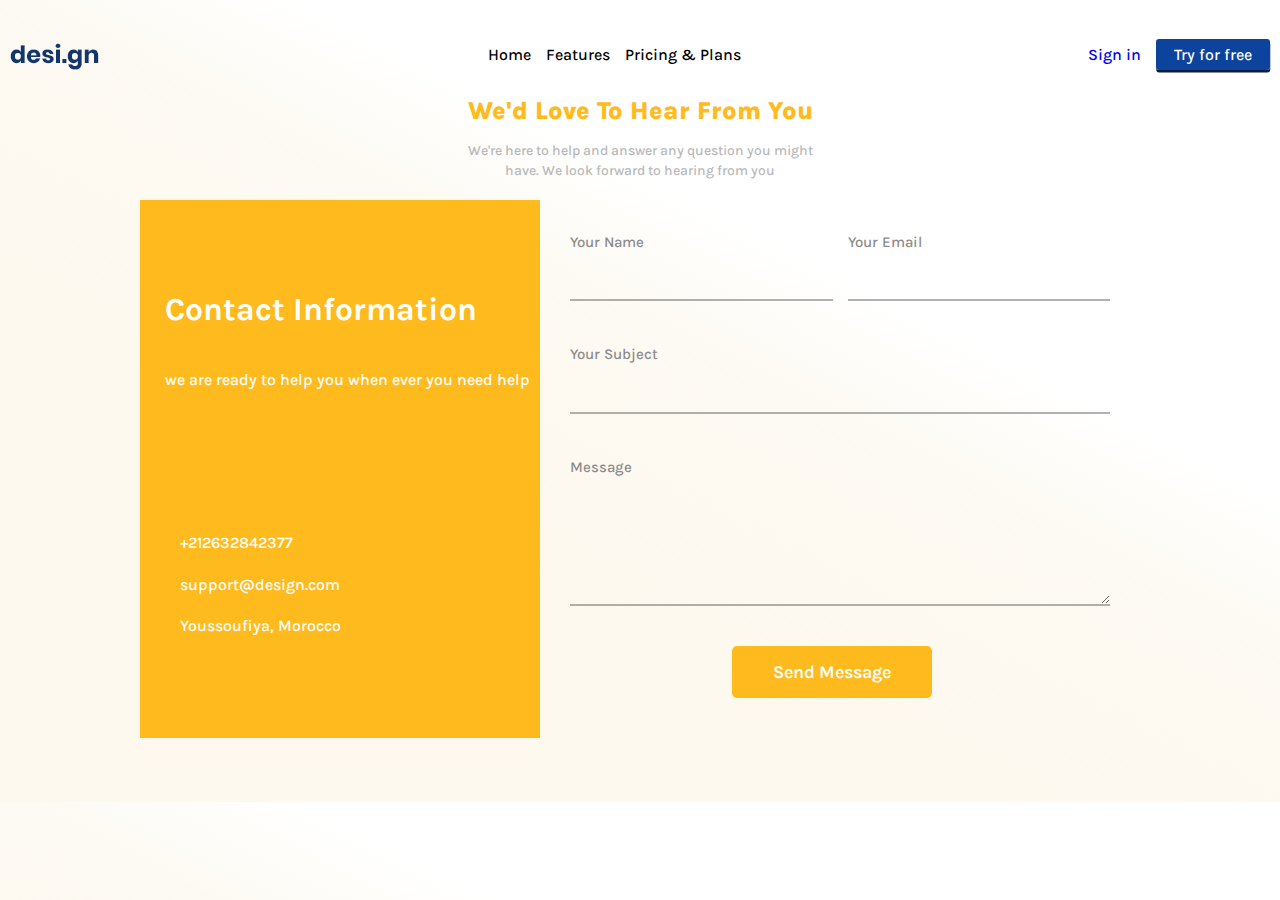
==== design Landing Page Template/contact.html @ bdf86519 "some modifications" ====
<!DOCTYPE html>
<html lang="en">
  <head>
    <meta charset="UTF-8" />
    <meta http-equiv="X-UA-Compatible" content="IE=edge" />
    <meta name="viewport" content="width=device-width, initial-scale=1.0" />
    <link rel="preconnect" href="https://fonts.googleapis.com" />
    <link rel="preconnect" href="https://fonts.gstatic.com" crossorigin />
    <link
      rel="stylesheet"
      href="https://use.fontawesome.com/releases/v5.15.4/css/all.css"
      integrity="sha384-DyZ88mC6Up2uqS4h/KRgHuoeGwBcD4Ng9SiP4dIRy0EXTlnuz47vAwmeGwVChigm"
      crossorigin="anonymous"
    />

    <link
      href="https://fonts.googleapis.com/css2?family=Karla:wght@200;300;400;500;600;700;800&display=swap"
      rel="stylesheet"
    />
    <link
      href="https://fonts.googleapis.com/css2?family=Roboto:wght@100;300;400;500;700;900&display=swap"
      rel="stylesheet"
    />
    <link rel="stylesheet" href="assets/contact.css" />
    <title>Desi.gn | Contact Us</title>
  </head>
  <body>
        <header class="container">
          
            <div class="logo">
              <a href="index.html"><img src="images/logo.png" alt="Logo"> </a>
                  
            </div>
            <div class="navigation1">
                <ul>
                    <li><a href="#" class="h_links">Home</a></li>
                    <li><a href="#" class="h_links">Features</a></li>
                    <li><a href="#" class="h_links">Pricing & Plans</a></li>
                </ul>
            </div>
            <div class="navigation2">
                <ul>
                    <li><a href="#">Sign in</a></li>
                    <li><a href="#" class="button1">Try for free</a></li>
                </ul>
            </div>
            <div class="burger">
                <img src="./images/hamburger.png" alt="">
            </div>
        </header>
    <main>
      <div class="first-section">
        <h1>we'd love to hear from you</h1>
        <p>
          We're here to help and answer any question you might have. We look forward to hearing from
          you
        </p>
      </div>

      <div class="hero-form">
        <div class="form-container">
          <div class="form-info">
            <div class="text-info">
              <h1>Contact Information</h1>
              <p class="info-txt">we are ready to help you when ever you need help</p>
            </div>
            <div class="our-info">
              <div class="style-info">
                <i class="fas fa-phone"></i>
                <a href="tel:+212632842377"> +212632842377 </a>
              </div>
              <div class="style-info">
                <i class="fas fa-envelope"></i>
                <a href="mailto:support@design.com">support@design.com</a>
              </div>
              <div class="style-info">
                <i class="fas fa-map-marker-alt"></i>
                <p>Youssoufiya, Morocco</p>
              </div>
            </div>
          </div>

          <form class="form-elements">
            <div class="first-form">
              <label for="name">your name</label>
              <input required class="name-input" type="text" id="name" />
              <label for="email">your email</label>
              <input required type="text" id="email" />
            </div>
            <div>
              <label for="subject">your subject</label>
              <input type="text" id="subject" />
            </div>
            <div>
              <label for="msg">message</label>
              <textarea id="msg" cols="30" rows="5" placeholder="write your message here">
              </textarea>
              <button type="submit" class="send">send message</button>
            </div>
          </form>
        </div>
      </div>
    </main>
  </body>
</html>
---- design Landing Page Template/assets/contact.css ----
@import url(var.css);
* {
  margin: 0px;
  padding: 0;
  box-sizing: border-box;
  outline: none;
  font-family: var(--karla);
}
body{
  font-family: var(--karla);
  font-size: var(--fs-body);
  font-weight:500;
  margin:0;
  line-height:1.6;
  /* background-color:var(--white); */
  background: rgb(255,255,255);
  background: linear-gradient(207deg, rgba(255,255,255,1) 34%, rgba(253,250,243,1) 44%, rgba(252,247,235,0.8188317563353467) 66%, rgba(252,247,235,0.8188317563353467) 88%);
  
}
button {
  cursor: pointer;
}
ul {
  list-style: none;
}
a {
  text-decoration: none;
}
.btn:active {
  box-shadow: none;
  transform: translateY(5px);
}
.h_links {
  position: relative;
}
.h_links::before {
  content: "";
  position: absolute;
  left: 0;
  top: 1.2em;
  width: 0px;
  height: 3px;
  background: var(--softblue);
  transition: all 0.5s ease;
}
.h_links:hover::before {
  width: 100%;
}
/* .hero-form {
  display: flex;
  justify-content: center;
} */

/* header  */


img{
  display: block;
  width: 100%;
  height: auto;
}

h1,
h3,
h4,
h6,
p{
  margin: 0;
}

a{
  text-decoration: none;
}

ul{
  list-style: none;
  padding-left: 0;
  margin: 0;
}

/*==========Utility Classes=======================*/
.wrapper {
  margin: 0 1rem;
}
.dark-btn{
  --fg:var(--softgrey);
  --bg:var(--strongblue);
}

.light-btn{
  --fg:var(--strongblue);
  --bg: transparent;
}

.btn{
  font-size: 0.75rem;
  width: 100%;
  border: 1px solid var(--strongblue);
  border-radius: 3px;
  background-color: var(--bg);
  padding: 0.5em;
  text-align: center;
  color: var(--fg);
}

.feature-icon{
  max-width: 52px;
}

.shadow {
  box-shadow: 0.25px 2.50px #041C40;
}
/*=========Styling & Layout==============*/
/*============Header=============*/
.logo{
  max-width: 100px;
}

header {
  display: flex;
  align-items: center;
  padding: 0 10px;

  justify-content: space-between;
  margin-top: 2.375em;
}

.navigation1,
.navigation2 {
  display: none;
}

.burger {
  max-width: 32px;
}
/* first section  */
.first-section {
  text-align: center;
  width: 100%;
  max-width: 400px;
  margin: 20px auto;
}

.first-section h1 {
  font-weight: 500;
  text-transform: capitalize;
  font-size: 25px;
  color: var(--orange);
  font-family: var(--poppins);
  font-weight: 800;
}
.first-section p {
  font-size: 14px;
  line-height: 1.4;
  color: var(--softgrey);
  margin: 10px;
  font-family: var(--main-font);
}

/* hero form section  */
.hero-form .form-info {
  display: none;
}
.form-elements {
  padding-bottom: 2rem;
  flex-basis: 600px;
  padding: 0 2rem;
}
input,
textarea {
  border: 1.5px solid var(--headings-clr);
  background-color: var(--main-color);
  padding: 15px;
  margin: 10px 0px 25px;
  border-radius: 5px;
  display: block;
  width: 100%;
}

textarea {
  resize: vertical;
}

label {
  font-size: 15px;
  text-transform: capitalize;
  color: var(--stronggrey);
  margin-bottom: 5px;
}

.send {
  font-weight: 600;
  background-color: var(--orange);
  width: 100%;
  padding: 15px;
  font-size: 18px;
  color: var(--white);
  border-radius: 5px;
  border: none;
  text-align: center;
  text-transform: capitalize;
  margin-bottom: 10px;
}
@media screen and (min-width: 850px) {
  
 

  /* .buttons {
    display: flex;
    gap: 20px;
  }
  .btn {
    padding: 15px;
    background-color: var(--orange);
    border: none;
    color: var(--white);
    font-weight: 600;
    border-radius: 5px;
    box-shadow: 0px 5px 0px var(--orange);
  }
  .btn:active {
    box-shadow: none;
    transform: translateY(5px);
  } */

  .signin {
    border: none;
    background: transparent;
  }
  .form-elements{
    padding:30px;
  }
  .send:hover {
    filter: brightness(110%);
  }
}
@media only screen and (min-width: 1100px) {
  /* .nav {
    display: flex;
    gap: 20px;
  }
  .nav a {
    justify-content: space-between;
    color: var(--black);
    text-decoration: none;
    font-weight: 600;
    color: var(--btn-clr);
  } */
  .navigation1,
    .navigation2 {
        display: flex;
    }

    .burger {
        display: none;
    }

    .navigation1 ul {
        display: flex;
        margin-left: 40px;
    }

    .navigation1 ul li {
        padding-left: 15px;
    }

    .navigation1 ul li a {
        color: var(--black);
    }

    .navigation2 ul {
        display: flex;
        align-items: center;
    }

    .navigation2 ul li {
        padding-left: 15px;

    }
    .navigation2 ul li a.button
    {
        margin-bottom: 20px;
    }

    .button1 {
        background-color: var(--softblue);
        border-radius: 3px;
        box-shadow: 0.25px 2.5px #041c40;
        padding: 6px 18px;
    }

    a.button1 {
        color: var(--white);
    }
  .hero-form {
    padding-bottom: 4rem;
  }
  .form-container {
    display: flex;
    justify-content: center;
  }
  .form-info {
    display: flex !important;
    flex-direction: column;
    background: var(--orange);
    padding: 15px 10px 15px 25px;
    justify-content: space-around;
    color: var(--white);
  }
  .text-info h1 {
    margin-bottom: 1em;
  }
  .text-info {
    text-align: left;
  }
  .style-info {
    display: flex;
    margin-bottom: 1rem;
    gap: 15px;
  }
  .style-info a {
    color: #fff;
  }
  .name-input {
    grid-area: 2/1/3/2;
  }
  .first-form {
    display: grid;
    column-gap: 15px;
    grid-template-columns: 1fr 1fr;
  }
  .form-elements {
    box-shadow: none;
  }
  input,
  textarea {
    border: none;
    border-radius: 0px;
    border-bottom: 2px solid rgba(0, 0, 0, 0.3);
    background: transparent;
    font-size: 17px;
    padding-bottom: 10px;
    margin: 0 0 40px;
    color: rgba(0, 0, 0, 0.7);
    font-weight: 400;
  }
  label {
    margin: 0;
  }
  input:focus,
  textarea:focus {
    border-bottom-color: black;
    color: black;
  }
  .send {
    max-width: 200px;
    margin-left:30%;
  }
}
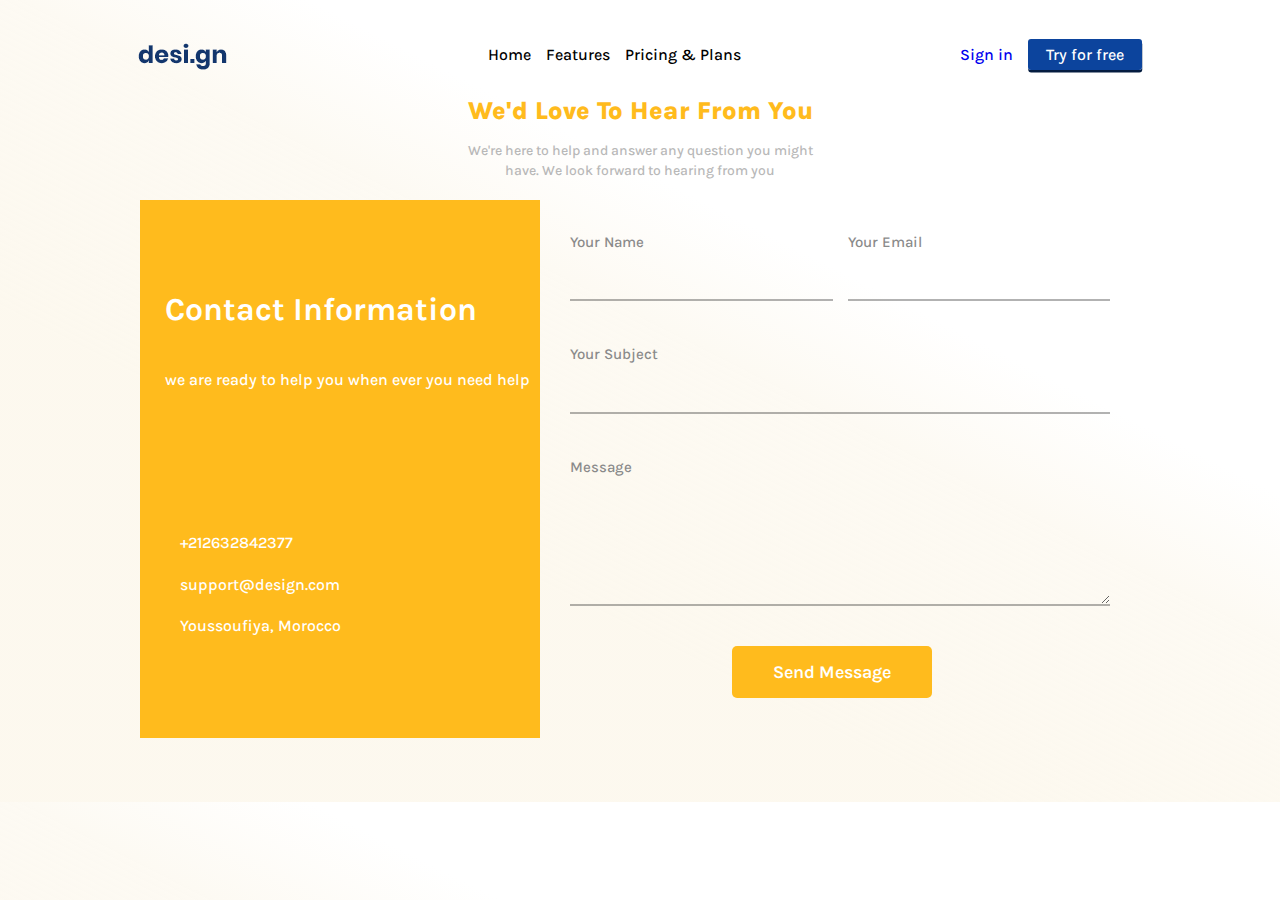
==== commit 02ad194e: "somme problems are fixes" ====
--- a/design Landing Page Template/contact.html
+++ b/design Landing Page Template/contact.html
@@ -22,9 +22,12 @@
       rel="stylesheet"
     />
     <link rel="stylesheet" href="assets/contact.css" />
+    <link rel="icon" href="images/favicon.png">
+
     <title>Desi.gn | Contact Us</title>
   </head>
   <body>
+    <div class="wrapper">
         <header class="container">
           
             <div class="logo">
@@ -33,7 +36,7 @@
             </div>
             <div class="navigation1">
                 <ul>
-                    <li><a href="#" class="h_links">Home</a></li>
+                    <li><a href="index.html" class="h_links">Home</a></li>
                     <li><a href="#" class="h_links">Features</a></li>
                     <li><a href="#" class="h_links">Pricing & Plans</a></li>
                 </ul>
@@ -101,5 +104,6 @@
         </div>
       </div>
     </main>
+    </div>
   </body>
 </html>--- a/design Landing Page Template/assets/contact.css
+++ b/design Landing Page Template/assets/contact.css
@@ -235,17 +235,11 @@
   }
 }
 @media only screen and (min-width: 1100px) {
-  /* .nav {
-    display: flex;
-    gap: 20px;
-  }
-  .nav a {
-    justify-content: space-between;
-    color: var(--black);
-    text-decoration: none;
-    font-weight: 600;
-    color: var(--btn-clr);
-  } */
+
+  .wrapper {
+    max-width: 80%;
+    margin: 0 auto;
+}
   .navigation1,
     .navigation2 {
         display: flex;
@@ -287,6 +281,7 @@
         border-radius: 3px;
         box-shadow: 0.25px 2.5px #041c40;
         padding: 6px 18px;
+        cursor: pointer;
     }
 
     a.button1 {
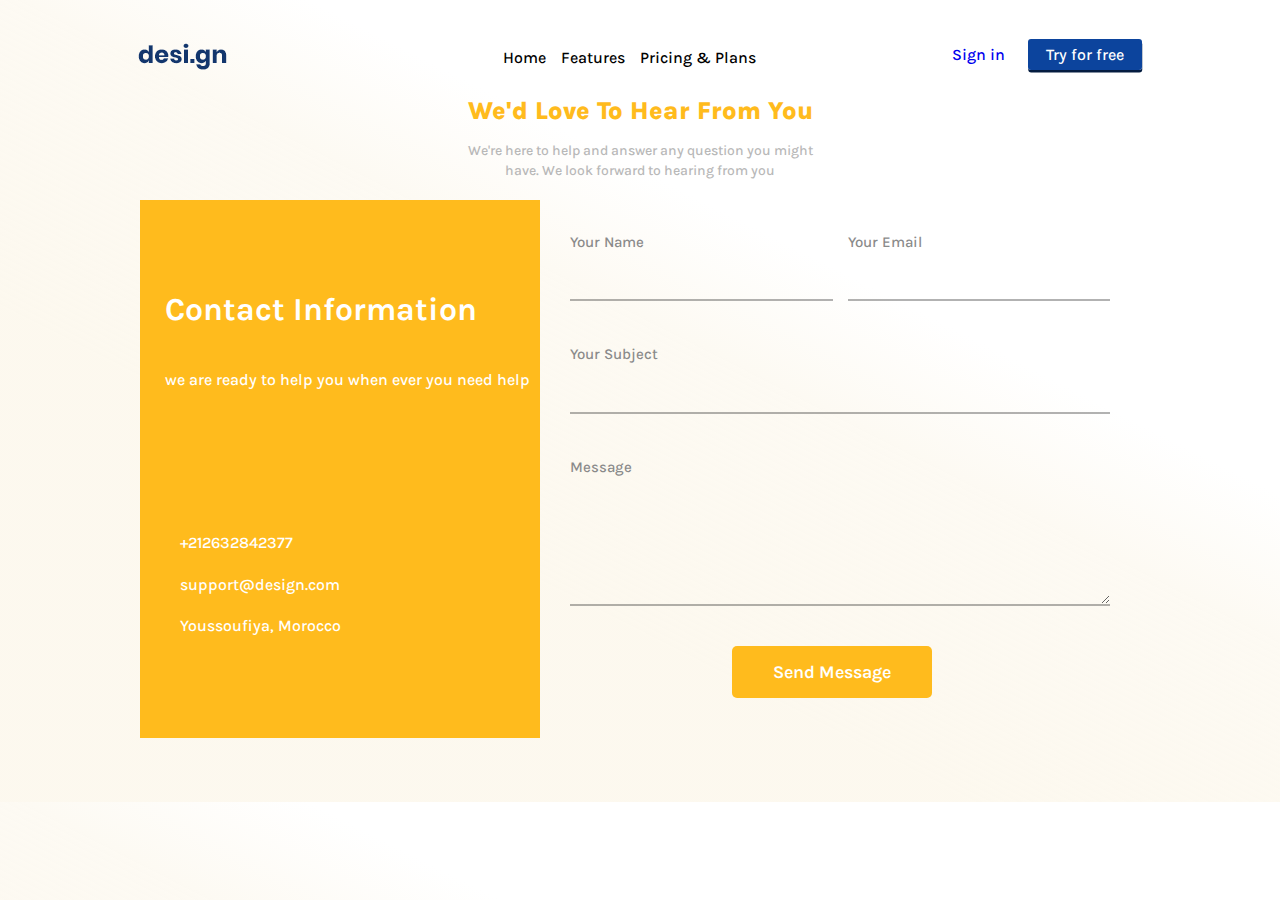
==== commit 0c6742aa: "last version" ====
--- a/design Landing Page Template/contact.html
+++ b/design Landing Page Template/contact.html
@@ -22,7 +22,9 @@
       rel="stylesheet"
     />
     <link rel="stylesheet" href="assets/contact.css" />
-    <link rel="icon" href="images/favicon.png">
+    <link rel="stylesheet" href="assets/script.js">
+
+    <link rel="icon" href="images/icon.png">
 
     <title>Desi.gn | Contact Us</title>
   </head>
@@ -34,6 +36,7 @@
               <a href="index.html"><img src="images/logo.png" alt="Logo"> </a>
                   
             </div>
+            <div class="nav-menu">
             <div class="navigation1">
                 <ul>
                     <li><a href="index.html" class="h_links">Home</a></li>
@@ -47,6 +50,7 @@
                     <li><a href="#" class="button1">Try for free</a></li>
                 </ul>
             </div>
+          </div>
             <div class="burger">
                 <img src="./images/hamburger.png" alt="">
             </div>
@@ -105,5 +109,6 @@
       </div>
     </main>
     </div>
+    <script src="assets/script.js"></script>
   </body>
 </html>--- a/design Landing Page Template/assets/contact.css
+++ b/design Landing Page Template/assets/contact.css
@@ -125,9 +125,52 @@
   margin-top: 2.375em;
 }
 
-.navigation1,
+/* .navigation1,
 .navigation2 {
   display: none;
+} */
+.navigation2 ul 
+{
+    display: flex;
+
+}
+
+.navigation1  {
+    position:absolute;
+    flex-direction: column;
+    width:100%;
+    left:-100%;
+    background-color:rgb(233, 233, 233);
+    text-align: center;
+    top: 100px;
+   
+
+    transition: 0.1s;
+}
+.navigation1 ul li 
+{
+    margin: 20px 0;
+}
+
+.navigation1.active
+{
+    left:0;
+ 
+}
+.navigation1.active ul li a 
+{
+    color: rgb(0, 0, 0);
+}
+.button1 {
+    background-color: var(--softblue);
+    border-radius: 3px;
+    box-shadow: 0.25px 2.5px #041c40;
+    padding: 6px 14px;
+    margin-left: 8px;
+}
+    
+a.button1 {
+    color: var(--white);
 }
 
 .burger {
@@ -244,6 +287,14 @@
     .navigation2 {
         display: flex;
     }
+    .navigation1
+    {
+        top:25px;
+        width: 30%;
+        left:35%;
+        justify-content:space-between;
+        background-color: transparent;
+    } 
 
     .burger {
         display: none;
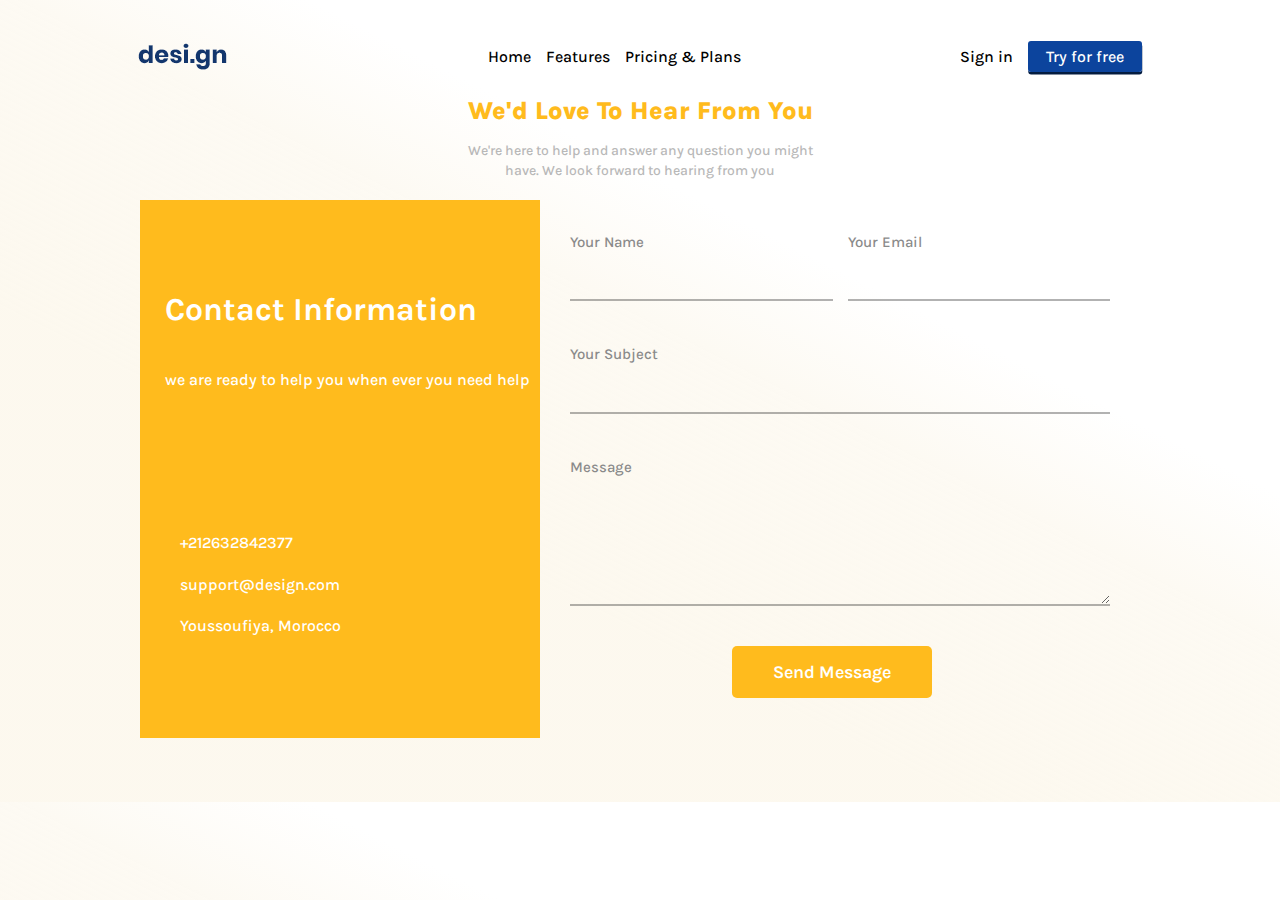
==== commit 42dc996d: "Added final version" ====
--- a/design Landing Page Template/contact.html
+++ b/design Landing Page Template/contact.html
@@ -22,9 +22,7 @@
       rel="stylesheet"
     />
     <link rel="stylesheet" href="assets/contact.css" />
-    <link rel="stylesheet" href="assets/script.js">
-
-    <link rel="icon" href="images/icon.png">
+    <link rel="icon" href="images/favicon.png">
 
     <title>Desi.gn | Contact Us</title>
   </head>
@@ -36,7 +34,6 @@
               <a href="index.html"><img src="images/logo.png" alt="Logo"> </a>
                   
             </div>
-            <div class="nav-menu">
             <div class="navigation1">
                 <ul>
                     <li><a href="index.html" class="h_links">Home</a></li>
@@ -50,10 +47,18 @@
                     <li><a href="#" class="button1">Try for free</a></li>
                 </ul>
             </div>
+            <div id="hamburger-icon" onclick="toggleMobileMenu(this)">
+              <div class="bar1"></div>
+              <div class="bar2"></div>
+              <div class="bar3"></div>
+              <ul class="mobile-menu">
+                  <li><a class="h_links" href="#">Home</a></li>
+                  <li><a class="h_links" href="#">Features</a></li>
+                  <li><a class="h_links" href="#">Pricing & Plans</a></li>
+                  <li><a href="#" >Sign in</a></li>
+                  <li><a  href="#" class="button1">Try for free</a></li>
+              </ul>
           </div>
-            <div class="burger">
-                <img src="./images/hamburger.png" alt="">
-            </div>
         </header>
     <main>
       <div class="first-section">
@@ -109,6 +114,6 @@
       </div>
     </main>
     </div>
-    <script src="assets/script.js"></script>
+    <script src="index.js"></script>
   </body>
 </html>--- a/design Landing Page Template/assets/contact.css
+++ b/design Landing Page Template/assets/contact.css
@@ -125,56 +125,76 @@
   margin-top: 2.375em;
 }
 
-/* .navigation1,
+.navigation1,
 .navigation2 {
   display: none;
-} */
-.navigation2 ul 
-{
-    display: flex;
-
-}
-
-.navigation1  {
-    position:absolute;
-    flex-direction: column;
-    width:100%;
-    left:-100%;
-    background-color:rgb(233, 233, 233);
-    text-align: center;
-    top: 100px;
-   
-
-    transition: 0.1s;
-}
-.navigation1 ul li 
-{
-    margin: 20px 0;
-}
-
-.navigation1.active
-{
-    left:0;
- 
-}
-.navigation1.active ul li a 
-{
-    color: rgb(0, 0, 0);
-}
+}
+
+#hamburger-icon {
+  margin: auto 0;
+  display: block;
+  cursor: pointer;
+}
+
+#hamburger-icon div{
+  width: 35px;
+  height: 3px;
+  background-color: var(--strongblue);
+  margin: 6px 0;
+  transition: 0.4s;
+}
+
+.open .bar1 {
+  -webkit-transform: rotate(-45deg) translate(-6px, 6px);
+  transform: rotate(-45deg) translate(-6px, 6px);
+}
+
+.open .bar2 {
+  opacity: 0;
+}
+
+.open .bar3 {
+  -webkit-transform: rotate(45deg) translate(-6px, -8px);
+  transform: rotate(45deg) translate(-6px, -8px);
+}
+
+.open .mobile-menu {
+  display: flex;
+  flex-direction: column;
+  align-items: center;
+  justify-content: flex-start;
+}
+
+.mobile-menu {
+  display: none;
+  position: absolute;
+  top: 100px;
+  left: 0;
+  height: calc(100vh - 50px);
+  width: 100%;
+  background-color: rgba(255,255,255);
+}
+
+li {
+  margin-top: 30px;
+  color: var(--black);
+  font-family: var(--karla);
+}
+
+a {
+  color: var(--black);
+  font-family: var(--karla);
+}
+
 .button1 {
-    background-color: var(--softblue);
-    border-radius: 3px;
-    box-shadow: 0.25px 2.5px #041c40;
-    padding: 6px 14px;
-    margin-left: 8px;
-}
-    
+  background-color: var(--softblue);
+  border-radius: 3px;
+  box-shadow: 0.25px 2.5px #041c40;
+  padding: 6px 18px;
+}
+  
 a.button1 {
-    color: var(--white);
-}
-
-.burger {
-  max-width: 32px;
+  color: var(--white);
 }
 /* first section  */
 .first-section {
@@ -287,22 +307,15 @@
     .navigation2 {
         display: flex;
     }
-    .navigation1
-    {
-        top:25px;
-        width: 30%;
-        left:35%;
-        justify-content:space-between;
-        background-color: transparent;
-    } 
-
-    .burger {
-        display: none;
-    }
+
+    #hamburger-icon{
+      display: none;
+  }
 
     .navigation1 ul {
         display: flex;
         margin-left: 40px;
+        margin-top: -26px;
     }
 
     .navigation1 ul li {
@@ -316,6 +329,7 @@
     .navigation2 ul {
         display: flex;
         align-items: center;
+        margin-top: -26px;
     }
 
     .navigation2 ul li {
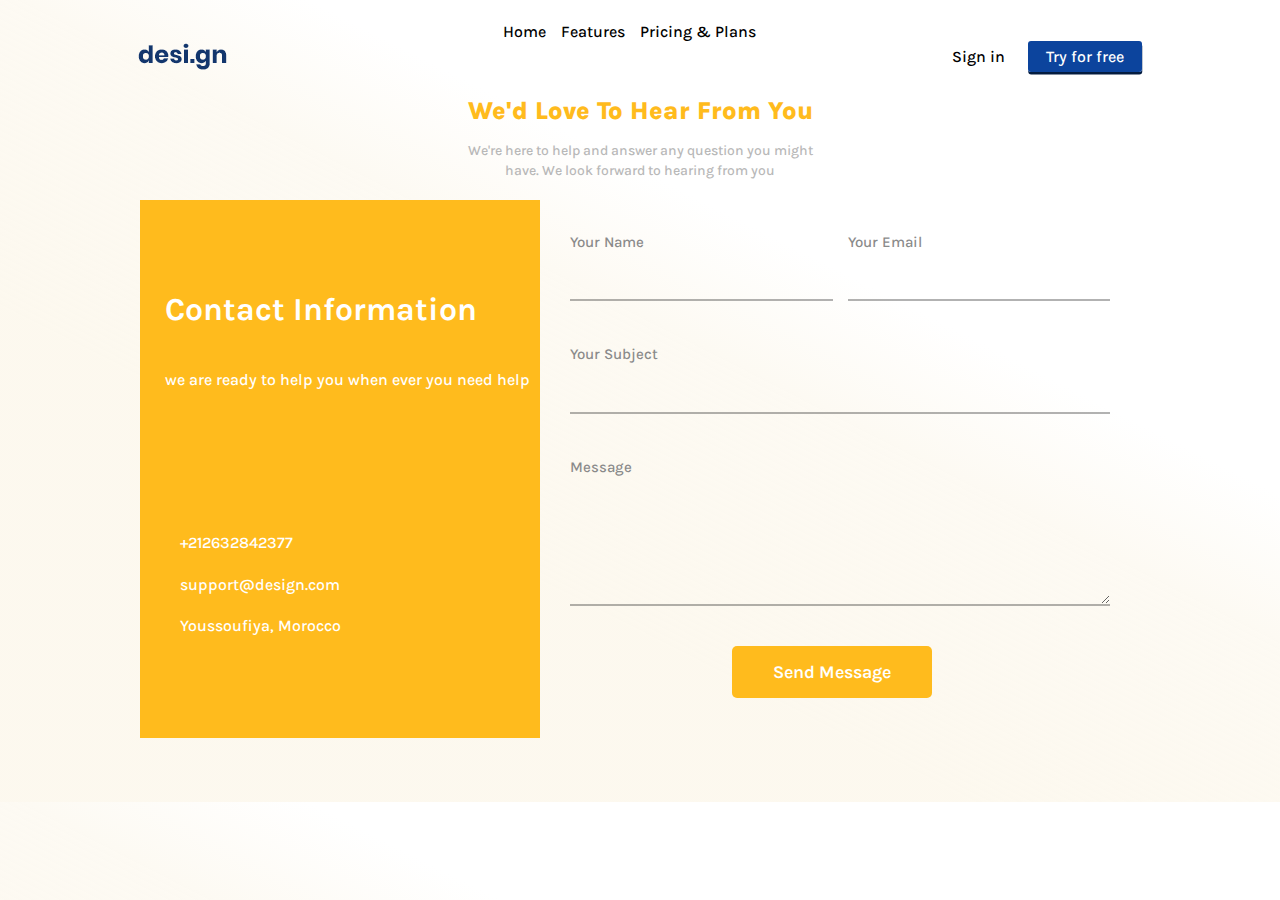
==== commit c9b1539a: "Merge branch 'master' into finalversion1" ====
--- a/design Landing Page Template/contact.html
+++ b/design Landing Page Template/contact.html
@@ -22,7 +22,9 @@
       rel="stylesheet"
     />
     <link rel="stylesheet" href="assets/contact.css" />
-    <link rel="icon" href="images/favicon.png">
+    <link rel="stylesheet" href="assets/script.js">
+
+    <link rel="icon" href="images/icon.png">
 
     <title>Desi.gn | Contact Us</title>
   </head>
@@ -34,6 +36,7 @@
               <a href="index.html"><img src="images/logo.png" alt="Logo"> </a>
                   
             </div>
+            <div class="nav-menu">
             <div class="navigation1">
                 <ul>
                     <li><a href="index.html" class="h_links">Home</a></li>
@@ -59,6 +62,8 @@
                   <li><a  href="#" class="button1">Try for free</a></li>
               </ul>
           </div>
+        
+
         </header>
     <main>
       <div class="first-section">
@@ -115,5 +120,6 @@
     </main>
     </div>
     <script src="index.js"></script>
+ 
   </body>
 </html>--- a/design Landing Page Template/assets/contact.css
+++ b/design Landing Page Template/assets/contact.css
@@ -125,9 +125,52 @@
   margin-top: 2.375em;
 }
 
-.navigation1,
+/* .navigation1,
 .navigation2 {
   display: none;
+} */
+.navigation2 ul 
+{
+    display: flex;
+
+}
+
+.navigation1  {
+    position:absolute;
+    flex-direction: column;
+    width:100%;
+    left:-100%;
+    background-color:rgb(233, 233, 233);
+    text-align: center;
+    top: 100px;
+   
+
+    transition: 0.1s;
+}
+.navigation1 ul li 
+{
+    margin: 20px 0;
+}
+
+.navigation1.active
+{
+    left:0;
+ 
+}
+.navigation1.active ul li a 
+{
+    color: rgb(0, 0, 0);
+}
+.button1 {
+    background-color: var(--softblue);
+    border-radius: 3px;
+    box-shadow: 0.25px 2.5px #041c40;
+    padding: 6px 14px;
+    margin-left: 8px;
+}
+    
+a.button1 {
+    color: var(--white);
 }
 
 #hamburger-icon {
@@ -307,6 +350,14 @@
     .navigation2 {
         display: flex;
     }
+    .navigation1
+    {
+        top:25px;
+        width: 30%;
+        left:35%;
+        justify-content:space-between;
+        background-color: transparent;
+    } 
 
     #hamburger-icon{
       display: none;
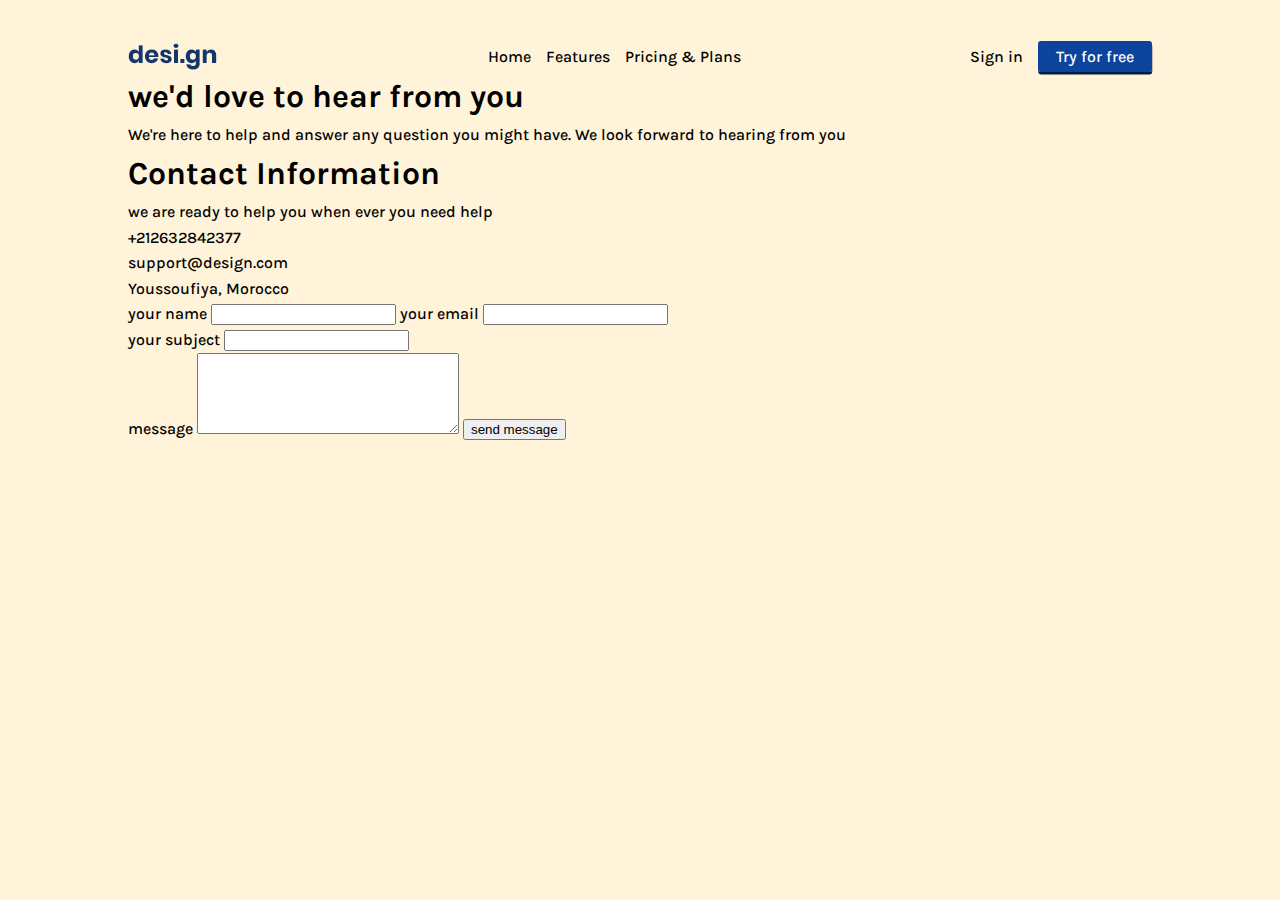
==== commit f1df8479: "Added final version" ====
--- a/design Landing Page Template/contact.html
+++ b/design Landing Page Template/contact.html
@@ -22,9 +22,7 @@
       rel="stylesheet"
     />
     <link rel="stylesheet" href="assets/contact.css" />
-    <link rel="stylesheet" href="assets/script.js">
-
-    <link rel="icon" href="images/icon.png">
+    <link rel="icon" href="images/favicon.png">
 
     <title>Desi.gn | Contact Us</title>
   </head>
@@ -36,7 +34,6 @@
               <a href="index.html"><img src="images/logo.png" alt="Logo"> </a>
                   
             </div>
-            <div class="nav-menu">
             <div class="navigation1">
                 <ul>
                     <li><a href="index.html" class="h_links">Home</a></li>
@@ -62,8 +59,6 @@
                   <li><a  href="#" class="button1">Try for free</a></li>
               </ul>
           </div>
-        
-
         </header>
     <main>
       <div class="first-section">
@@ -120,6 +115,5 @@
     </main>
     </div>
     <script src="index.js"></script>
- 
   </body>
 </html>--- a/design Landing Page Template/assets/contact.css
+++ b/design Landing Page Template/assets/contact.css
@@ -1,63 +1,25 @@
 @import url(var.css);
-* {
-  margin: 0px;
-  padding: 0;
-  box-sizing: border-box;
-  outline: none;
-  font-family: var(--karla);
-}
+
+/*==========Preset=======================*/
+*,
+*::before,
+*::after {
+ box-sizing: border-box;
+}
+
 body{
-  font-family: var(--karla);
-  font-size: var(--fs-body);
-  font-weight:500;
-  margin:0;
-  line-height:1.6;
-  /* background-color:var(--white); */
-  background: rgb(255,255,255);
-  background: linear-gradient(207deg, rgba(255,255,255,1) 34%, rgba(253,250,243,1) 44%, rgba(252,247,235,0.8188317563353467) 66%, rgba(252,247,235,0.8188317563353467) 88%);
-  
-}
-button {
-  cursor: pointer;
-}
-ul {
-  list-style: none;
-}
-a {
-  text-decoration: none;
-}
-.btn:active {
-  box-shadow: none;
-  transform: translateY(5px);
-}
-.h_links {
-  position: relative;
-}
-.h_links::before {
-  content: "";
-  position: absolute;
-  left: 0;
-  top: 1.2em;
-  width: 0px;
-  height: 3px;
-  background: var(--softblue);
-  transition: all 0.5s ease;
-}
-.h_links:hover::before {
-  width: 100%;
-}
-/* .hero-form {
-  display: flex;
-  justify-content: center;
-} */
-
-/* header  */
-
+ font-family: var(--karla);
+ font-size: var(--fs-body);
+ font-weight: 500;
+ margin: 0;
+ line-height: 1.6;
+ background-color: var(--main-color);
+}
 
 img{
-  display: block;
-  width: 100%;
-  height: auto;
+ display: block;
+ width: 100%;
+ height: auto;
 }
 
 h1,
@@ -65,406 +27,660 @@
 h4,
 h6,
 p{
-  margin: 0;
+ margin: 0;
 }
 
 a{
-  text-decoration: none;
+ text-decoration: none;
 }
 
 ul{
-  list-style: none;
-  padding-left: 0;
-  margin: 0;
+ list-style: none;
+ padding-left: 0;
+ margin: 0;
+}
+.plans div:nth-child(3) ul li a{
+ color: black;
+}
+.price 
+{
+ background-color: #f5e3bc;
+ border: 2px solid grey;
 }
 
 /*==========Utility Classes=======================*/
 .wrapper {
-  margin: 0 1rem;
+ margin: 0 1rem;
 }
 .dark-btn{
-  --fg:var(--softgrey);
-  --bg:var(--strongblue);
+ --fg:var(--white);
+ --bg:var(--strongblue);
 }
 
 .light-btn{
-  --fg:var(--strongblue);
-  --bg: transparent;
+ --fg:var(--strongblue);
+ --bg: transparent;
 }
 
 .btn{
-  font-size: 0.75rem;
-  width: 100%;
-  border: 1px solid var(--strongblue);
-  border-radius: 3px;
-  background-color: var(--bg);
-  padding: 0.5em;
-  text-align: center;
-  color: var(--fg);
+ font-size: 0.75rem;
+ width: 100%;
+ border: 1px solid var(--strongblue);
+ border-radius: 3px;
+ background-color: var(--bg);
+ padding: 0.5em;
+ text-align: center;
+ color: var(--fg);
 }
 
 .feature-icon{
-  max-width: 52px;
+ max-width: 52px;
 }
 
 .shadow {
-  box-shadow: 0.25px 2.50px #041C40;
+ box-shadow: 0.25px 2.50px #041C40;
 }
 /*=========Styling & Layout==============*/
 /*============Header=============*/
 .logo{
-  max-width: 100px;
+ max-width: 100px;
 }
 
 header {
-  display: flex;
-  align-items: center;
-  padding: 0 10px;
-
-  justify-content: space-between;
-  margin-top: 2.375em;
-}
-
-/* .navigation1,
+ display: flex;
+ align-items: center;
+ justify-content: space-between;
+ margin-top: 2.375em;
+}
+
+.navigation1,
 .navigation2 {
-  display: none;
-} */
-.navigation2 ul 
-{
-    display: flex;
-
-}
-
-.navigation1  {
-    position:absolute;
-    flex-direction: column;
-    width:100%;
-    left:-100%;
-    background-color:rgb(233, 233, 233);
-    text-align: center;
-    top: 100px;
-   
-
-    transition: 0.1s;
-}
-.navigation1 ul li 
-{
-    margin: 20px 0;
-}
-
-.navigation1.active
-{
-    left:0;
- 
-}
-.navigation1.active ul li a 
-{
-    color: rgb(0, 0, 0);
-}
+ display: none;
+}
+
+#hamburger-icon {
+ margin: auto 0;
+ display: block;
+ cursor: pointer;
+}
+
+#hamburger-icon div{
+ width: 35px;
+ height: 3px;
+ background-color: var(--strongblue);
+ margin: 6px 0;
+ transition: 0.4s;
+}
+
+.open .bar1 {
+ -webkit-transform: rotate(-45deg) translate(-6px, 6px);
+ transform: rotate(-45deg) translate(-6px, 6px);
+}
+
+.open .bar2 {
+ opacity: 0;
+}
+
+.open .bar3 {
+ -webkit-transform: rotate(45deg) translate(-6px, -8px);
+ transform: rotate(45deg) translate(-6px, -8px);
+}
+
+.open .mobile-menu {
+ display: flex;
+ flex-direction: column;
+ align-items: center;
+ justify-content: flex-start;
+}
+
+.mobile-menu {
+ display: none;
+ position: absolute;
+ top: 100px;
+ left: 0;
+ height: calc(100vh - 50px);
+ width: 100%;
+ background-color: var(--main-color);
+}
+
+li {
+ margin-top: 30px;
+ color: var(--black);
+ font-family: var(--karla);
+}
+
+a {
+ color: var(--black);
+ font-family: var(--karla);
+}
+
 .button1 {
-    background-color: var(--softblue);
-    border-radius: 3px;
-    box-shadow: 0.25px 2.5px #041c40;
-    padding: 6px 14px;
-    margin-left: 8px;
-}
-    
+ background-color: var(--softblue);
+ border-radius: 3px;
+ box-shadow: 0.25px 2.5px #041c40;
+ padding: 6px 18px;
+}
+ 
 a.button1 {
-    color: var(--white);
-}
-
-#hamburger-icon {
-  margin: auto 0;
-  display: block;
-  cursor: pointer;
-}
-
-#hamburger-icon div{
-  width: 35px;
-  height: 3px;
-  background-color: var(--strongblue);
-  margin: 6px 0;
-  transition: 0.4s;
-}
-
-.open .bar1 {
-  -webkit-transform: rotate(-45deg) translate(-6px, 6px);
-  transform: rotate(-45deg) translate(-6px, 6px);
-}
-
-.open .bar2 {
-  opacity: 0;
-}
-
-.open .bar3 {
-  -webkit-transform: rotate(45deg) translate(-6px, -8px);
-  transform: rotate(45deg) translate(-6px, -8px);
-}
-
-.open .mobile-menu {
-  display: flex;
-  flex-direction: column;
-  align-items: center;
-  justify-content: flex-start;
-}
-
-.mobile-menu {
-  display: none;
-  position: absolute;
-  top: 100px;
-  left: 0;
-  height: calc(100vh - 50px);
-  width: 100%;
-  background-color: rgba(255,255,255);
-}
-
-li {
-  margin-top: 30px;
-  color: var(--black);
-  font-family: var(--karla);
-}
-
-a {
-  color: var(--black);
-  font-family: var(--karla);
-}
-
-.button1 {
-  background-color: var(--softblue);
-  border-radius: 3px;
-  box-shadow: 0.25px 2.5px #041c40;
-  padding: 6px 18px;
-}
-  
-a.button1 {
-  color: var(--white);
-}
-/* first section  */
-.first-section {
-  text-align: center;
-  width: 100%;
-  max-width: 400px;
-  margin: 20px auto;
-}
-
-.first-section h1 {
-  font-weight: 500;
-  text-transform: capitalize;
-  font-size: 25px;
-  color: var(--orange);
-  font-family: var(--poppins);
-  font-weight: 800;
-}
-.first-section p {
-  font-size: 14px;
-  line-height: 1.4;
-  color: var(--softgrey);
-  margin: 10px;
-  font-family: var(--main-font);
-}
-
-/* hero form section  */
-.hero-form .form-info {
-  display: none;
-}
-.form-elements {
-  padding-bottom: 2rem;
-  flex-basis: 600px;
-  padding: 0 2rem;
-}
-input,
-textarea {
-  border: 1.5px solid var(--headings-clr);
-  background-color: var(--main-color);
-  padding: 15px;
-  margin: 10px 0px 25px;
-  border-radius: 5px;
-  display: block;
-  width: 100%;
-}
-
-textarea {
-  resize: vertical;
-}
-
-label {
-  font-size: 15px;
-  text-transform: capitalize;
-  color: var(--stronggrey);
-  margin-bottom: 5px;
-}
-
-.send {
-  font-weight: 600;
-  background-color: var(--orange);
-  width: 100%;
-  padding: 15px;
-  font-size: 18px;
-  color: var(--white);
-  border-radius: 5px;
-  border: none;
-  text-align: center;
-  text-transform: capitalize;
-  margin-bottom: 10px;
-}
-@media screen and (min-width: 850px) {
-  
- 
-
-  /* .buttons {
-    display: flex;
-    gap: 20px;
-  }
-  .btn {
-    padding: 15px;
-    background-color: var(--orange);
-    border: none;
-    color: var(--white);
-    font-weight: 600;
-    border-radius: 5px;
-    box-shadow: 0px 5px 0px var(--orange);
-  }
-  .btn:active {
-    box-shadow: none;
-    transform: translateY(5px);
-  } */
-
-  .signin {
-    border: none;
-    background: transparent;
-  }
-  .form-elements{
-    padding:30px;
-  }
-  .send:hover {
-    filter: brightness(110%);
-  }
-}
-@media only screen and (min-width: 1100px) {
-
-  .wrapper {
-    max-width: 80%;
-    margin: 0 auto;
-}
-  .navigation1,
-    .navigation2 {
-        display: flex;
-    }
-    .navigation1
-    {
-        top:25px;
-        width: 30%;
-        left:35%;
-        justify-content:space-between;
-        background-color: transparent;
-    } 
-
-    #hamburger-icon{
-      display: none;
-  }
-
-    .navigation1 ul {
-        display: flex;
-        margin-left: 40px;
-        margin-top: -26px;
-    }
-
-    .navigation1 ul li {
-        padding-left: 15px;
-    }
-
-    .navigation1 ul li a {
-        color: var(--black);
-    }
-
-    .navigation2 ul {
-        display: flex;
-        align-items: center;
-        margin-top: -26px;
-    }
-
-    .navigation2 ul li {
-        padding-left: 15px;
-
-    }
-    .navigation2 ul li a.button
-    {
-        margin-bottom: 20px;
-    }
-
-    .button1 {
-        background-color: var(--softblue);
-        border-radius: 3px;
-        box-shadow: 0.25px 2.5px #041c40;
-        padding: 6px 18px;
-        cursor: pointer;
-    }
-
-    a.button1 {
-        color: var(--white);
-    }
-  .hero-form {
-    padding-bottom: 4rem;
-  }
-  .form-container {
-    display: flex;
-    justify-content: center;
-  }
-  .form-info {
-    display: flex !important;
-    flex-direction: column;
-    background: var(--orange);
-    padding: 15px 10px 15px 25px;
-    justify-content: space-around;
-    color: var(--white);
-  }
-  .text-info h1 {
-    margin-bottom: 1em;
-  }
-  .text-info {
-    text-align: left;
-  }
-  .style-info {
-    display: flex;
-    margin-bottom: 1rem;
-    gap: 15px;
-  }
-  .style-info a {
-    color: #fff;
-  }
-  .name-input {
-    grid-area: 2/1/3/2;
-  }
-  .first-form {
-    display: grid;
-    column-gap: 15px;
-    grid-template-columns: 1fr 1fr;
-  }
-  .form-elements {
-    box-shadow: none;
-  }
-  input,
-  textarea {
-    border: none;
-    border-radius: 0px;
-    border-bottom: 2px solid rgba(0, 0, 0, 0.3);
-    background: transparent;
-    font-size: 17px;
-    padding-bottom: 10px;
-    margin: 0 0 40px;
-    color: rgba(0, 0, 0, 0.7);
-    font-weight: 400;
-  }
-  label {
-    margin: 0;
-  }
-  input:focus,
-  textarea:focus {
-    border-bottom-color: black;
-    color: black;
-  }
-  .send {
-    max-width: 200px;
-    margin-left:30%;
-  }
+ color: var(--white);
+}
+
+/*===============Section 1=============*/
+section{
+ margin-top: 3.75em;
+}
+
+.intro-section{
+ display: flex;
+ flex-direction: column-reverse;
+ gap: 3em;
+}
+.title {
+ font-size: 2rem;
+ font-weight: 900;
+ color: var(--strongblue);
+}
+
+.intro-text {
+ max-width: 650px;
+ font-size: 1rem;
+ margin-top: 1.25em;
+ color: var(--stronggrey);
+}
+
+.input-container{
+ display: flex;
+ flex-direction: column;
+ gap: 1em;
+ margin-top: 1em;
+}
+#email_input {
+ width: 100%;
+ padding: 0.5em;
+ border: 1px solid var(--softgrey);
+ border-radius: 3px;
+}
+
+::placeholder {
+ font-size: 0.675rem;
+}
+
+.checkmarks{
+ display: flex;
+ flex-direction: column;
+ gap: 0.5em;
+ margin-top: 0.625em;
+}
+.checkmark{
+ display: flex;
+ align-items: center;
+ gap: 0.5em;
+}
+
+.checkmark span{
+ font-size: 0.75rem;
+ color: var(--stronggrey);
+}
+.h_links {
+ position: relative;
+ }
+ .h_links::before {
+ content: "";
+ position: absolute;
+ left: 0;
+ top: 1.2em;
+ width: 0px;
+ height: 3px;
+ background: var(--softblue);
+ transition: all 0.5s ease;
+ }
+ .h_links:hover::before {
+ width: 100%;
+ }
+
+/*=============Features-Section=============================*/
+
+.section2{
+ display: flex;
+ flex-direction: column;
+ gap: 2em;
+ margin-top: 3em;
+}
+.feature{
+ background-color: var(--white);
+ padding: 24px 32px;
+ border: 1px solid var(--stronggrey);
+ border-radius: 4px;
+}
+
+.feature-title,
+.feature-text{
+ margin-top: 1rem;
+}
+
+.feature-title{
+ font-size: 1.75rem;
+}
+
+.feature-text{
+ font-size: 1.25rem;
+ padding-right: 16px;
+ color: var(--softgrey);
+}
+
+span {
+ font-weight: bold;
+ color: var(--black);
+}
+
+/*=================Cta Section=========================*/
+
+.section3 {
+ margin-top: 5em;
+}
+
+.cta-text{
+ font-size: 0.825rem;
+ margin-top: 1.5em;
+ color: var(--softgrey);
+}
+.plans{
+ display: flex;
+ flex-direction: column;
+ gap: 1em;
+ margin-top: 2em;
+}
+
+.price,
+.ad{
+ 
+ padding: 1.75em 1.5em;
+ border: 1px solid var(--stronggrey);
+ border-radius: 4px;
+}
+
+.plan-tag{
+ --fg:var(--white);
+ font-size: 0.75rem;
+ display: inline-block;
+ background-color: var(--bg);
+ padding: 0.675rem 1.5rem;
+ border: 1px solid var(--strongblue);
+ border-radius: 32px;
+ box-shadow: 0.25px 2.50px 4px 0px #13366D;
+ color: var(--fg);
+}
+
+.button {
+ display: block;
+ padding: 0.5rem 0;
+ margin-top: 16px;
+ cursor: pointer;
+ 
+}
+
+.button.dark-btn {
+ --fg:var(--white);
+}
+
+.plan-features {
+ margin-top: 1.75em;
+}
+
+.plan-features > * + *{
+ margin-top: 1.5em;
+}
+.plan-feature {
+ font-size: 0.925rem;
+ display: flex;
+ align-items: flex-end;
+ gap: 8px;
+ color: var(--stronggrey);
+}
+
+.plan-feature span{
+ margin-bottom: 2px;
+}
+
+.bold {
+ font-weight: 900;
+ color: var(--black);
+}
+.plan-price {
+ font-size: 2.25rem;
+}
+
+.plan-price span{
+ color: var(--stronggrey);
+}
+
+.ent-price {
+ font-size: 1rem;
+ margin-top: 1.25rem;
+ color: var(--stronggrey);
+}
+
+.ad p{
+ font-size: 0.875rem;
+ margin-top: 1.25rem;
+ color: var(--stronggrey);
+}
+.img-container {
+ display: block;
+}
+
+.footer-text{
+ margin-top: 3.75rem;
+ color: var(--strongblue);
+}
+
+
+
+/* ========Tablet========= */
+
+@media (min-width:768px) and (max-width:1023px){ 
+/* ==================The Header===================== */
+ /* Remove Menu Icon */
+ #hamburger-icon{
+ display: none;
+ }
+
+ /* display the naviguation bar */
+ .navigation1 , .navigation2 {
+ display: contents;
+ }
+
+/* ==== Naviguation 1 ==== */
+ .navigation1 ul{
+ display: flex;
+ align-items: center;
+ cursor: pointer;
+ margin-top: -26px;
+ }
+
+ .navigation1 ul li{
+ padding: 0 10px;
+ }
+
+ .navigation1 ul li a{
+ color: var(--black);
+ font-size: 20px;
+ }
+
+ /* ==== Naviguation 2 ==== */
+ .navigation2 ul{
+ display: flex;
+ align-items: center;
+ cursor: pointer;
+ margin-top: -26px;
+ }
+
+ .navigation2 ul li{
+ padding: 0 10px;
+ }
+
+ .navigation2 ul li a{
+ font-size: 20px;
+ /* Fixing the decalage between the naviguations */
+ margin: 0;
+ }
+ 
+ .navigation2 ul li:first-child a{
+ color: black;
+ }
+ 
+
+ /* =================The Sections============== */
+ /* ===The First Section==== */
+ .intro-section
+ {
+ display: flex;
+ flex-direction: row;
+ align-items: center;
+ }
+ .title 
+ {
+ font-size: 23px;
+ }
+ .input-container{
+ flex-direction: row;
+ flex-wrap: wrap;
+ flex-basis:auto;
+ justify-content: space-between; 
+ gap:2px;
+ }
+
+ input[type=email]{
+ flex-basis: 48%;
+ }
+
+ .input-container a{
+ flex-basis: 48%;
+ }
+
+ /*Check marks */
+ .checkmarks{
+ flex-direction: row;
+ flex-wrap: wrap;
+ flex-basis: auto;
+ justify-content: space-between;
+ }
+
+ .checkmarks > div{
+ width: 47.5%;
+ 
+ }
+
+ .checkmarks div span{
+ font-size: 8px;
+ }
+
+ /* ===The Second Section==== */
+ .section2{
+ flex-direction: row;
+ flex-wrap: wrap;
+ flex-basis: auto;
+ justify-content: space-evenly;
+ }
+ 
+ .section2 > div{
+ width: 47.5%;
+ }
+
+ /* =====The Third Section===== */
+ .plans{
+ flex-direction: row;
+ flex-wrap: wrap;
+ flex-basis: auto 0;
+ justify-content: space-evenly;
+ }
+
+ .plans > div{
+ gap:2px;
+ width: 47.5%;
+ }
+ 
+ .plans div:nth-child(3) ul:last-child {
+ font-size: 2.25rem;
+ margin-top: 200px;
+ 
+ }
+
+ .plans div:nth-child(3) ul li a{
+ color: black;
+ }
+
+ .ad{
+ height: 50%;
+ }
+ 
+ .button1 {
+ background-color: var(--softblue);
+ border-radius: 3px;
+ box-shadow: 0.25px 2.5px #041c40;
+ padding: 6px 18px;
+ }
+ 
+ a.button1 {
+ color: var(--white);
+ }
+
+}
+
+/*=================Desktop version=========================*/
+
+@media (min-width: 1024px) {
+ .wrapper {
+ max-width: 80%;
+ margin: 0 auto;
+ }
+
+ .navigation1,
+ .navigation2 {
+ display: flex;
+ }
+
+ #hamburger-icon {
+ display: none;
+ }
+
+ .navigation1 ul {
+ display: flex;
+ margin-left: 40px;
+ margin-top: -26px;
+ }
+
+ .navigation1 ul li {
+ padding-left: 15px;
+ }
+
+ .navigation1 ul li a {
+ color: var(--black);
+ }
+
+ .navigation2 ul {
+ display: flex;
+ align-items: center;
+ margin-top: -26px;
+ }
+
+ .navigation2 ul li {
+ padding-left: 15px;
+ }
+
+ .navigation2 ul li:first-child {
+ color: var(--stronggrey);
+ }
+
+ .navigation2 ul li a.button
+ {
+ margin-bottom: 20px;
+ }
+
+ .button1 {
+ background-color: var(--softblue);
+ border-radius: 3px;
+ box-shadow: 0.25px 2.5px #041c40;
+ padding: 6px 18px;
+ }
+ 
+ a.button1 {
+ color: var(--white);
+ }
+
+ .intro-section {
+ flex-direction: row;
+ align-items: center;
+ }
+
+ .input-container {
+ flex-direction: row;
+ }
+
+ .input-container .btn {
+ margin-bottom: 3px;
+ color: var(--white);
+ }
+
+ .checkmarks {
+ flex-direction: row;
+ justify-items:center;
+ gap: 30px;
+ 
+ }
+
+ .section2 {
+ flex-direction: row;
+ }
+
+ .feature {
+ padding: 24px 16px;
+ width: 25%;
+ }
+
+ .feature-title {
+ font-size: 20px;
+ }
+
+ .feature-text {
+ font-size: 13px;
+ }
+
+ .feature-text span {
+ font-weight: bold;
+ color: var(--black);
+ }
+
+ .section3 {
+ margin-top: 3em;
+ }
+
+ .plans {
+ flex-direction: row;
+ flex-grow: 0;
+ }
+
+ .plan-feature {
+ align-items: unset;
+ }
+
+ p.plan-price {
+ padding-top: 98px;
+ font-size: 26px;
+ }
+
+ li.plan-price {
+ font-size: 26px;
+ } 
+
+ .price {
+ flex-basis: 25%;
+ padding: 1.75em 1em;
+ }
+
+ .ad {
+ height: 30%;
+ flex-basis: 25%;
+ }
+
+ .footer-text {
+ margin-bottom: 30px;
+ }
+
+ .plan-price{
+ margin-top: 6rem;
+ }
+
+ .price
+ {
+ position: relative;
+ height: 450px;
+ }
+
+ .plan-price
+ {
+ position: absolute;
+ top:65%;
+ }
+
 }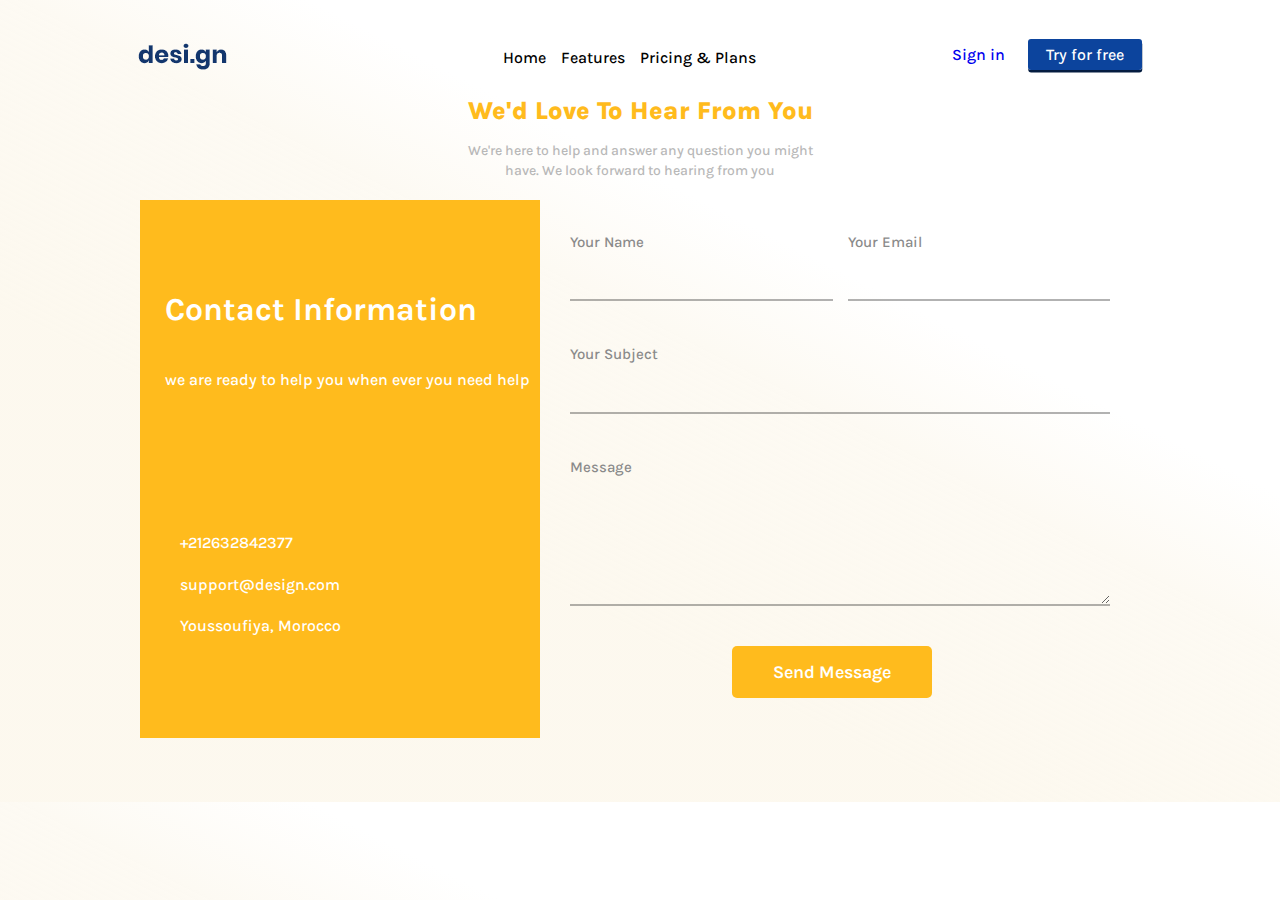
==== commit 55dc49c7: "our app" ====
--- a/design Landing Page Template/contact.html
+++ b/design Landing Page Template/contact.html
@@ -22,7 +22,9 @@
       rel="stylesheet"
     />
     <link rel="stylesheet" href="assets/contact.css" />
-    <link rel="icon" href="images/favicon.png">
+    <link rel="stylesheet" href="assets/script.js">
+
+    <link rel="icon" href="images/icon.png">
 
     <title>Desi.gn | Contact Us</title>
   </head>
@@ -34,6 +36,7 @@
               <a href="index.html"><img src="images/logo.png" alt="Logo"> </a>
                   
             </div>
+            <div class="nav-menu">
             <div class="navigation1">
                 <ul>
                     <li><a href="index.html" class="h_links">Home</a></li>
@@ -47,18 +50,10 @@
                     <li><a href="#" class="button1">Try for free</a></li>
                 </ul>
             </div>
-            <div id="hamburger-icon" onclick="toggleMobileMenu(this)">
-              <div class="bar1"></div>
-              <div class="bar2"></div>
-              <div class="bar3"></div>
-              <ul class="mobile-menu">
-                  <li><a class="h_links" href="#">Home</a></li>
-                  <li><a class="h_links" href="#">Features</a></li>
-                  <li><a class="h_links" href="#">Pricing & Plans</a></li>
-                  <li><a href="#" >Sign in</a></li>
-                  <li><a  href="#" class="button1">Try for free</a></li>
-              </ul>
           </div>
+            <div class="burger">
+                <img src="./images/hamburger.png" alt="">
+            </div>
         </header>
     <main>
       <div class="first-section">
@@ -114,6 +109,6 @@
       </div>
     </main>
     </div>
-    <script src="index.js"></script>
+    <script src="assets/script.js"></script>
   </body>
 </html>--- a/design Landing Page Template/assets/contact.css
+++ b/design Landing Page Template/assets/contact.css
@@ -1,25 +1,63 @@
 @import url(var.css);
-
-/*==========Preset=======================*/
-*,
-*::before,
-*::after {
- box-sizing: border-box;
-}
-
+* {
+  margin: 0px;
+  padding: 0;
+  box-sizing: border-box;
+  outline: none;
+  font-family: var(--karla);
+}
 body{
- font-family: var(--karla);
- font-size: var(--fs-body);
- font-weight: 500;
- margin: 0;
- line-height: 1.6;
- background-color: var(--main-color);
-}
+  font-family: var(--karla);
+  font-size: var(--fs-body);
+  font-weight:500;
+  margin:0;
+  line-height:1.6;
+  /* background-color:var(--white); */
+  background: rgb(255,255,255);
+  background: linear-gradient(207deg, rgba(255,255,255,1) 34%, rgba(253,250,243,1) 44%, rgba(252,247,235,0.8188317563353467) 66%, rgba(252,247,235,0.8188317563353467) 88%);
+  
+}
+button {
+  cursor: pointer;
+}
+ul {
+  list-style: none;
+}
+a {
+  text-decoration: none;
+}
+.btn:active {
+  box-shadow: none;
+  transform: translateY(5px);
+}
+.h_links {
+  position: relative;
+}
+.h_links::before {
+  content: "";
+  position: absolute;
+  left: 0;
+  top: 1.2em;
+  width: 0px;
+  height: 3px;
+  background: var(--softblue);
+  transition: all 0.5s ease;
+}
+.h_links:hover::before {
+  width: 100%;
+}
+/* .hero-form {
+  display: flex;
+  justify-content: center;
+} */
+
+/* header  */
+
 
 img{
- display: block;
- width: 100%;
- height: auto;
+  display: block;
+  width: 100%;
+  height: auto;
 }
 
 h1,
@@ -27,660 +65,341 @@
 h4,
 h6,
 p{
- margin: 0;
+  margin: 0;
 }
 
 a{
- text-decoration: none;
+  text-decoration: none;
 }
 
 ul{
- list-style: none;
- padding-left: 0;
- margin: 0;
-}
-.plans div:nth-child(3) ul li a{
- color: black;
-}
-.price 
-{
- background-color: #f5e3bc;
- border: 2px solid grey;
+  list-style: none;
+  padding-left: 0;
+  margin: 0;
 }
 
 /*==========Utility Classes=======================*/
 .wrapper {
- margin: 0 1rem;
+  margin: 0 1rem;
 }
 .dark-btn{
- --fg:var(--white);
- --bg:var(--strongblue);
+  --fg:var(--softgrey);
+  --bg:var(--strongblue);
 }
 
 .light-btn{
- --fg:var(--strongblue);
- --bg: transparent;
+  --fg:var(--strongblue);
+  --bg: transparent;
 }
 
 .btn{
- font-size: 0.75rem;
- width: 100%;
- border: 1px solid var(--strongblue);
- border-radius: 3px;
- background-color: var(--bg);
- padding: 0.5em;
- text-align: center;
- color: var(--fg);
+  font-size: 0.75rem;
+  width: 100%;
+  border: 1px solid var(--strongblue);
+  border-radius: 3px;
+  background-color: var(--bg);
+  padding: 0.5em;
+  text-align: center;
+  color: var(--fg);
 }
 
 .feature-icon{
- max-width: 52px;
+  max-width: 52px;
 }
 
 .shadow {
- box-shadow: 0.25px 2.50px #041C40;
+  box-shadow: 0.25px 2.50px #041C40;
 }
 /*=========Styling & Layout==============*/
 /*============Header=============*/
 .logo{
- max-width: 100px;
+  max-width: 100px;
 }
 
 header {
- display: flex;
- align-items: center;
- justify-content: space-between;
- margin-top: 2.375em;
-}
-
-.navigation1,
+  display: flex;
+  align-items: center;
+  padding: 0 10px;
+
+  justify-content: space-between;
+  margin-top: 2.375em;
+}
+
+/* .navigation1,
 .navigation2 {
- display: none;
-}
-
-#hamburger-icon {
- margin: auto 0;
- display: block;
- cursor: pointer;
-}
-
-#hamburger-icon div{
- width: 35px;
- height: 3px;
- background-color: var(--strongblue);
- margin: 6px 0;
- transition: 0.4s;
-}
-
-.open .bar1 {
- -webkit-transform: rotate(-45deg) translate(-6px, 6px);
- transform: rotate(-45deg) translate(-6px, 6px);
-}
-
-.open .bar2 {
- opacity: 0;
-}
-
-.open .bar3 {
- -webkit-transform: rotate(45deg) translate(-6px, -8px);
- transform: rotate(45deg) translate(-6px, -8px);
-}
-
-.open .mobile-menu {
- display: flex;
- flex-direction: column;
- align-items: center;
- justify-content: flex-start;
-}
-
-.mobile-menu {
- display: none;
- position: absolute;
- top: 100px;
- left: 0;
- height: calc(100vh - 50px);
- width: 100%;
- background-color: var(--main-color);
-}
-
-li {
- margin-top: 30px;
- color: var(--black);
- font-family: var(--karla);
-}
-
-a {
- color: var(--black);
- font-family: var(--karla);
-}
-
+  display: none;
+} */
+.navigation2 ul 
+{
+    display: flex;
+
+}
+
+.navigation1  {
+    position:absolute;
+    flex-direction: column;
+    width:100%;
+    left:-100%;
+    background-color:rgb(233, 233, 233);
+    text-align: center;
+    top: 100px;
+   
+
+    transition: 0.1s;
+}
+.navigation1 ul li 
+{
+    margin: 20px 0;
+}
+
+.navigation1.active
+{
+    left:0;
+ 
+}
+.navigation1.active ul li a 
+{
+    color: rgb(0, 0, 0);
+}
 .button1 {
- background-color: var(--softblue);
- border-radius: 3px;
- box-shadow: 0.25px 2.5px #041c40;
- padding: 6px 18px;
-}
+    background-color: var(--softblue);
+    border-radius: 3px;
+    box-shadow: 0.25px 2.5px #041c40;
+    padding: 6px 14px;
+    margin-left: 8px;
+}
+    
+a.button1 {
+    color: var(--white);
+}
+
+.burger {
+  max-width: 32px;
+}
+/* first section  */
+.first-section {
+  text-align: center;
+  width: 100%;
+  max-width: 400px;
+  margin: 20px auto;
+}
+
+.first-section h1 {
+  font-weight: 500;
+  text-transform: capitalize;
+  font-size: 25px;
+  color: var(--orange);
+  font-family: var(--poppins);
+  font-weight: 800;
+}
+.first-section p {
+  font-size: 14px;
+  line-height: 1.4;
+  color: var(--softgrey);
+  margin: 10px;
+  font-family: var(--main-font);
+}
+
+/* hero form section  */
+.hero-form .form-info {
+  display: none;
+}
+.form-elements {
+  padding-bottom: 2rem;
+  flex-basis: 600px;
+  padding: 0 2rem;
+}
+input,
+textarea {
+  border: 1.5px solid var(--headings-clr);
+  background-color: var(--main-color);
+  padding: 15px;
+  margin: 10px 0px 25px;
+  border-radius: 5px;
+  display: block;
+  width: 100%;
+}
+
+textarea {
+  resize: vertical;
+}
+
+label {
+  font-size: 15px;
+  text-transform: capitalize;
+  color: var(--stronggrey);
+  margin-bottom: 5px;
+}
+
+.send {
+  font-weight: 600;
+  background-color: var(--orange);
+  width: 100%;
+  padding: 15px;
+  font-size: 18px;
+  color: var(--white);
+  border-radius: 5px;
+  border: none;
+  text-align: center;
+  text-transform: capitalize;
+  margin-bottom: 10px;
+}
+@media screen and (min-width: 850px) {
+  
  
-a.button1 {
- color: var(--white);
-}
-
-/*===============Section 1=============*/
-section{
- margin-top: 3.75em;
-}
-
-.intro-section{
- display: flex;
- flex-direction: column-reverse;
- gap: 3em;
-}
-.title {
- font-size: 2rem;
- font-weight: 900;
- color: var(--strongblue);
-}
-
-.intro-text {
- max-width: 650px;
- font-size: 1rem;
- margin-top: 1.25em;
- color: var(--stronggrey);
-}
-
-.input-container{
- display: flex;
- flex-direction: column;
- gap: 1em;
- margin-top: 1em;
-}
-#email_input {
- width: 100%;
- padding: 0.5em;
- border: 1px solid var(--softgrey);
- border-radius: 3px;
-}
-
-::placeholder {
- font-size: 0.675rem;
-}
-
-.checkmarks{
- display: flex;
- flex-direction: column;
- gap: 0.5em;
- margin-top: 0.625em;
-}
-.checkmark{
- display: flex;
- align-items: center;
- gap: 0.5em;
-}
-
-.checkmark span{
- font-size: 0.75rem;
- color: var(--stronggrey);
-}
-.h_links {
- position: relative;
- }
- .h_links::before {
- content: "";
- position: absolute;
- left: 0;
- top: 1.2em;
- width: 0px;
- height: 3px;
- background: var(--softblue);
- transition: all 0.5s ease;
- }
- .h_links:hover::before {
- width: 100%;
- }
-
-/*=============Features-Section=============================*/
-
-.section2{
- display: flex;
- flex-direction: column;
- gap: 2em;
- margin-top: 3em;
-}
-.feature{
- background-color: var(--white);
- padding: 24px 32px;
- border: 1px solid var(--stronggrey);
- border-radius: 4px;
-}
-
-.feature-title,
-.feature-text{
- margin-top: 1rem;
-}
-
-.feature-title{
- font-size: 1.75rem;
-}
-
-.feature-text{
- font-size: 1.25rem;
- padding-right: 16px;
- color: var(--softgrey);
-}
-
-span {
- font-weight: bold;
- color: var(--black);
-}
-
-/*=================Cta Section=========================*/
-
-.section3 {
- margin-top: 5em;
-}
-
-.cta-text{
- font-size: 0.825rem;
- margin-top: 1.5em;
- color: var(--softgrey);
-}
-.plans{
- display: flex;
- flex-direction: column;
- gap: 1em;
- margin-top: 2em;
-}
-
-.price,
-.ad{
- 
- padding: 1.75em 1.5em;
- border: 1px solid var(--stronggrey);
- border-radius: 4px;
-}
-
-.plan-tag{
- --fg:var(--white);
- font-size: 0.75rem;
- display: inline-block;
- background-color: var(--bg);
- padding: 0.675rem 1.5rem;
- border: 1px solid var(--strongblue);
- border-radius: 32px;
- box-shadow: 0.25px 2.50px 4px 0px #13366D;
- color: var(--fg);
-}
-
-.button {
- display: block;
- padding: 0.5rem 0;
- margin-top: 16px;
- cursor: pointer;
- 
-}
-
-.button.dark-btn {
- --fg:var(--white);
-}
-
-.plan-features {
- margin-top: 1.75em;
-}
-
-.plan-features > * + *{
- margin-top: 1.5em;
-}
-.plan-feature {
- font-size: 0.925rem;
- display: flex;
- align-items: flex-end;
- gap: 8px;
- color: var(--stronggrey);
-}
-
-.plan-feature span{
- margin-bottom: 2px;
-}
-
-.bold {
- font-weight: 900;
- color: var(--black);
-}
-.plan-price {
- font-size: 2.25rem;
-}
-
-.plan-price span{
- color: var(--stronggrey);
-}
-
-.ent-price {
- font-size: 1rem;
- margin-top: 1.25rem;
- color: var(--stronggrey);
-}
-
-.ad p{
- font-size: 0.875rem;
- margin-top: 1.25rem;
- color: var(--stronggrey);
-}
-.img-container {
- display: block;
-}
-
-.footer-text{
- margin-top: 3.75rem;
- color: var(--strongblue);
-}
-
-
-
-/* ========Tablet========= */
-
-@media (min-width:768px) and (max-width:1023px){ 
-/* ==================The Header===================== */
- /* Remove Menu Icon */
- #hamburger-icon{
- display: none;
- }
-
- /* display the naviguation bar */
- .navigation1 , .navigation2 {
- display: contents;
- }
-
-/* ==== Naviguation 1 ==== */
- .navigation1 ul{
- display: flex;
- align-items: center;
- cursor: pointer;
- margin-top: -26px;
- }
-
- .navigation1 ul li{
- padding: 0 10px;
- }
-
- .navigation1 ul li a{
- color: var(--black);
- font-size: 20px;
- }
-
- /* ==== Naviguation 2 ==== */
- .navigation2 ul{
- display: flex;
- align-items: center;
- cursor: pointer;
- margin-top: -26px;
- }
-
- .navigation2 ul li{
- padding: 0 10px;
- }
-
- .navigation2 ul li a{
- font-size: 20px;
- /* Fixing the decalage between the naviguations */
- margin: 0;
- }
- 
- .navigation2 ul li:first-child a{
- color: black;
- }
- 
-
- /* =================The Sections============== */
- /* ===The First Section==== */
- .intro-section
- {
- display: flex;
- flex-direction: row;
- align-items: center;
- }
- .title 
- {
- font-size: 23px;
- }
- .input-container{
- flex-direction: row;
- flex-wrap: wrap;
- flex-basis:auto;
- justify-content: space-between; 
- gap:2px;
- }
-
- input[type=email]{
- flex-basis: 48%;
- }
-
- .input-container a{
- flex-basis: 48%;
- }
-
- /*Check marks */
- .checkmarks{
- flex-direction: row;
- flex-wrap: wrap;
- flex-basis: auto;
- justify-content: space-between;
- }
-
- .checkmarks > div{
- width: 47.5%;
- 
- }
-
- .checkmarks div span{
- font-size: 8px;
- }
-
- /* ===The Second Section==== */
- .section2{
- flex-direction: row;
- flex-wrap: wrap;
- flex-basis: auto;
- justify-content: space-evenly;
- }
- 
- .section2 > div{
- width: 47.5%;
- }
-
- /* =====The Third Section===== */
- .plans{
- flex-direction: row;
- flex-wrap: wrap;
- flex-basis: auto 0;
- justify-content: space-evenly;
- }
-
- .plans > div{
- gap:2px;
- width: 47.5%;
- }
- 
- .plans div:nth-child(3) ul:last-child {
- font-size: 2.25rem;
- margin-top: 200px;
- 
- }
-
- .plans div:nth-child(3) ul li a{
- color: black;
- }
-
- .ad{
- height: 50%;
- }
- 
- .button1 {
- background-color: var(--softblue);
- border-radius: 3px;
- box-shadow: 0.25px 2.5px #041c40;
- padding: 6px 18px;
- }
- 
- a.button1 {
- color: var(--white);
- }
-
-}
-
-/*=================Desktop version=========================*/
-
-@media (min-width: 1024px) {
- .wrapper {
- max-width: 80%;
- margin: 0 auto;
- }
-
- .navigation1,
- .navigation2 {
- display: flex;
- }
-
- #hamburger-icon {
- display: none;
- }
-
- .navigation1 ul {
- display: flex;
- margin-left: 40px;
- margin-top: -26px;
- }
-
- .navigation1 ul li {
- padding-left: 15px;
- }
-
- .navigation1 ul li a {
- color: var(--black);
- }
-
- .navigation2 ul {
- display: flex;
- align-items: center;
- margin-top: -26px;
- }
-
- .navigation2 ul li {
- padding-left: 15px;
- }
-
- .navigation2 ul li:first-child {
- color: var(--stronggrey);
- }
-
- .navigation2 ul li a.button
- {
- margin-bottom: 20px;
- }
-
- .button1 {
- background-color: var(--softblue);
- border-radius: 3px;
- box-shadow: 0.25px 2.5px #041c40;
- padding: 6px 18px;
- }
- 
- a.button1 {
- color: var(--white);
- }
-
- .intro-section {
- flex-direction: row;
- align-items: center;
- }
-
- .input-container {
- flex-direction: row;
- }
-
- .input-container .btn {
- margin-bottom: 3px;
- color: var(--white);
- }
-
- .checkmarks {
- flex-direction: row;
- justify-items:center;
- gap: 30px;
- 
- }
-
- .section2 {
- flex-direction: row;
- }
-
- .feature {
- padding: 24px 16px;
- width: 25%;
- }
-
- .feature-title {
- font-size: 20px;
- }
-
- .feature-text {
- font-size: 13px;
- }
-
- .feature-text span {
- font-weight: bold;
- color: var(--black);
- }
-
- .section3 {
- margin-top: 3em;
- }
-
- .plans {
- flex-direction: row;
- flex-grow: 0;
- }
-
- .plan-feature {
- align-items: unset;
- }
-
- p.plan-price {
- padding-top: 98px;
- font-size: 26px;
- }
-
- li.plan-price {
- font-size: 26px;
- } 
-
- .price {
- flex-basis: 25%;
- padding: 1.75em 1em;
- }
-
- .ad {
- height: 30%;
- flex-basis: 25%;
- }
-
- .footer-text {
- margin-bottom: 30px;
- }
-
- .plan-price{
- margin-top: 6rem;
- }
-
- .price
- {
- position: relative;
- height: 450px;
- }
-
- .plan-price
- {
- position: absolute;
- top:65%;
- }
-
+
+  /* .buttons {
+    display: flex;
+    gap: 20px;
+  }
+  .btn {
+    padding: 15px;
+    background-color: var(--orange);
+    border: none;
+    color: var(--white);
+    font-weight: 600;
+    border-radius: 5px;
+    box-shadow: 0px 5px 0px var(--orange);
+  }
+  .btn:active {
+    box-shadow: none;
+    transform: translateY(5px);
+  } */
+
+  .signin {
+    border: none;
+    background: transparent;
+  }
+  .form-elements{
+    padding:30px;
+  }
+  .send:hover {
+    filter: brightness(110%);
+  }
+}
+@media only screen and (min-width: 1100px) {
+
+  .wrapper {
+    max-width: 80%;
+    margin: 0 auto;
+}
+  .navigation1,
+    .navigation2 {
+        display: flex;
+    }
+    .navigation1
+    {
+        top:25px;
+        width: 30%;
+        left:35%;
+        justify-content:space-between;
+        background-color: transparent;
+    } 
+
+    .burger {
+        display: none;
+    }
+
+    .navigation1 ul {
+        display: flex;
+        margin-left: 40px;
+    }
+
+    .navigation1 ul li {
+        padding-left: 15px;
+    }
+
+    .navigation1 ul li a {
+        color: var(--black);
+    }
+
+    .navigation2 ul {
+        display: flex;
+        align-items: center;
+    }
+
+    .navigation2 ul li {
+        padding-left: 15px;
+
+    }
+    .navigation2 ul li a.button
+    {
+        margin-bottom: 20px;
+    }
+
+    .button1 {
+        background-color: var(--softblue);
+        border-radius: 3px;
+        box-shadow: 0.25px 2.5px #041c40;
+        padding: 6px 18px;
+        cursor: pointer;
+    }
+
+    a.button1 {
+        color: var(--white);
+    }
+  .hero-form {
+    padding-bottom: 4rem;
+  }
+  .form-container {
+    display: flex;
+    justify-content: center;
+  }
+  .form-info {
+    display: flex !important;
+    flex-direction: column;
+    background: var(--orange);
+    padding: 15px 10px 15px 25px;
+    justify-content: space-around;
+    color: var(--white);
+  }
+  .text-info h1 {
+    margin-bottom: 1em;
+  }
+  .text-info {
+    text-align: left;
+  }
+  .style-info {
+    display: flex;
+    margin-bottom: 1rem;
+    gap: 15px;
+  }
+  .style-info a {
+    color: #fff;
+  }
+  .name-input {
+    grid-area: 2/1/3/2;
+  }
+  .first-form {
+    display: grid;
+    column-gap: 15px;
+    grid-template-columns: 1fr 1fr;
+  }
+  .form-elements {
+    box-shadow: none;
+  }
+  input,
+  textarea {
+    border: none;
+    border-radius: 0px;
+    border-bottom: 2px solid rgba(0, 0, 0, 0.3);
+    background: transparent;
+    font-size: 17px;
+    padding-bottom: 10px;
+    margin: 0 0 40px;
+    color: rgba(0, 0, 0, 0.7);
+    font-weight: 400;
+  }
+  label {
+    margin: 0;
+  }
+  input:focus,
+  textarea:focus {
+    border-bottom-color: black;
+    color: black;
+  }
+  .send {
+    max-width: 200px;
+    margin-left:30%;
+  }
 }